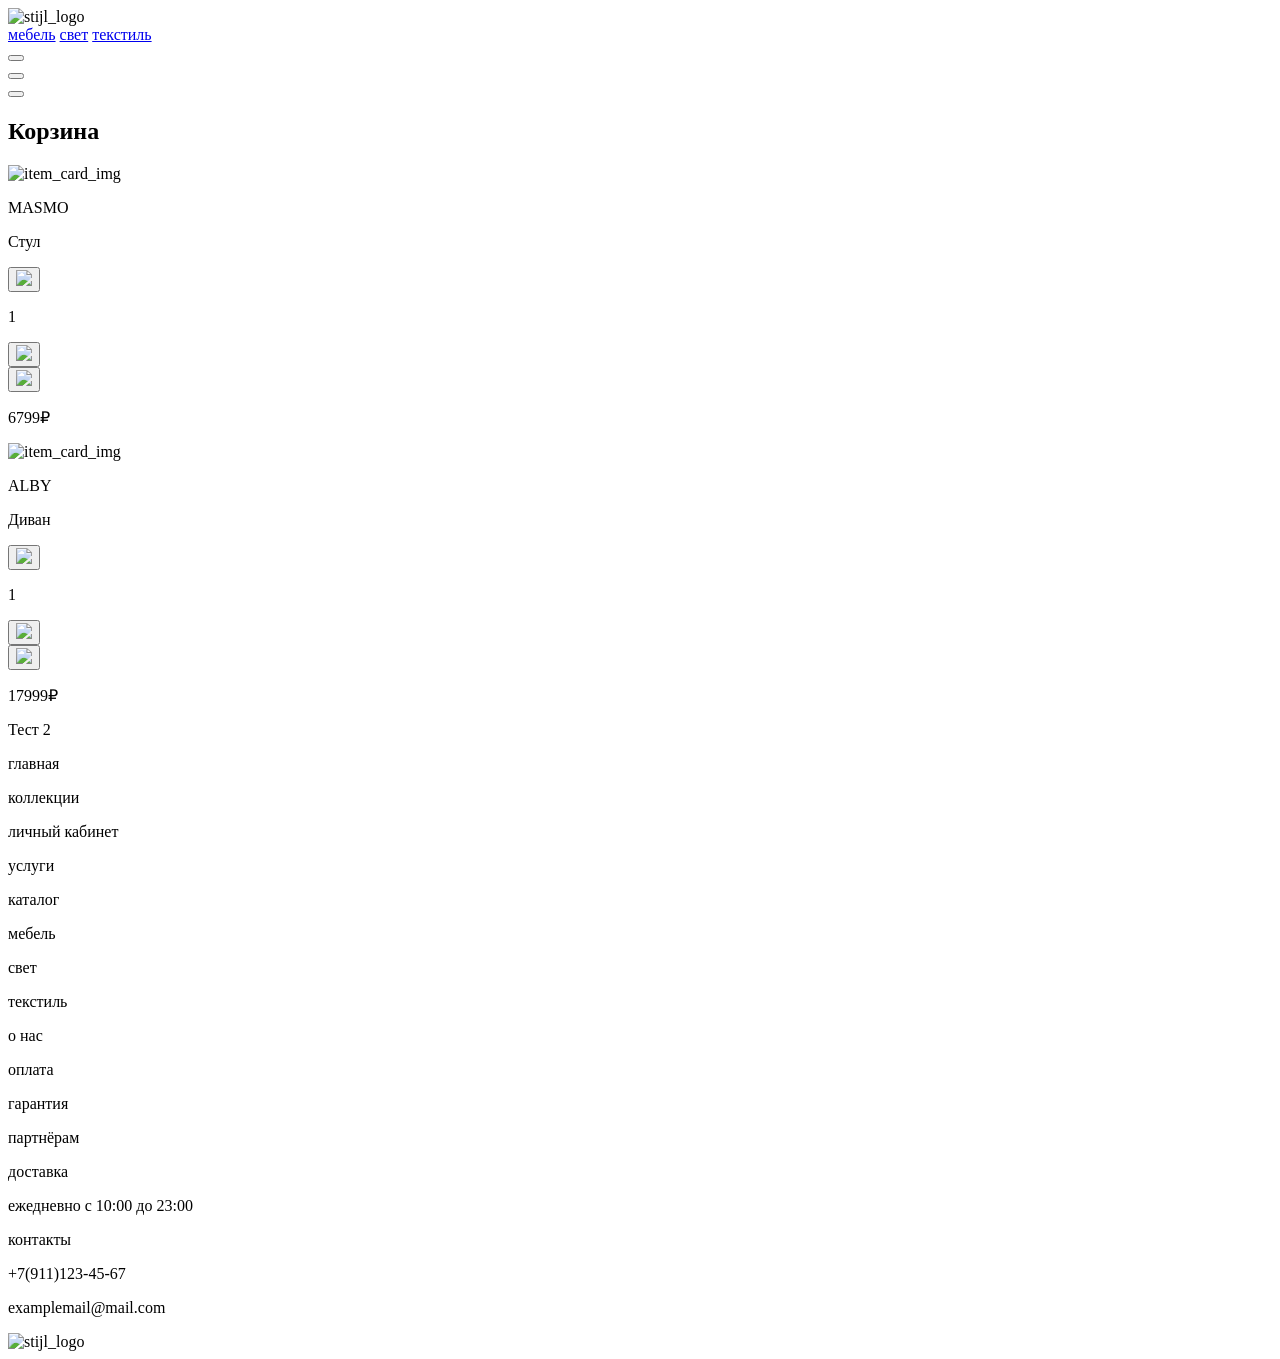
==== stijl_cart.html @ d404f3bf "Add files via upload" ====
<!DOCTYPE html>
<html>
    <head>
        <meta charset="utf-8">
        <meta http-equiv="X-UA-Compatible" charset="IE=edge">
        <meta name="viewport" content="width=device-width, initial-scale=1">

        <title>Корзина</title>
        <link rel="stylesheet" href="css/stijl_styles.css">
    </head>
    <body>
        <!-- Шапка страницы -->
        <header class="header">
            <!-- Контейнер Логотип + Каталог -->
            <div class="header_logo_catalogue">
                <!-- Логотип -->
                <div class="header_logo">
                    <img class="header_logo_img" src="img/stijl_logo.png" alt="stijl_logo">
                </div>
                <!-- Каталог -->
                <nav class="header_catalogue">
                    <a class="header_furniture font_b" href="#">мебель</a>
                    <a class="header_lights font_b" href="#">свет</a>
                    <a class="header_fabrics font_b" href="#">текстиль</a>
                </nav>
            </div>
            <!-- Контейнер иконок -->
            <div class="header_menu">
                <form action="#" method="get">
                    <button class="header_search_button" type="submit"></button>
                </form>
                <form action="stijl_cart.html" method="get">
                    <button class="header_cart_button" type="submit"></button>
                </form>
                <form action="#" method="get">
                    <button class="header_account_button" type="submit"></button>
                </form>
            </div>
        </header>
        <!-- Контейнер Содержимое корзины + Модуль оплаты -->
        <div class="cart_screen">
            <div class="cart_contents">
                <h2 class="cart_contents_title clr_black font_h1">Корзина</h2>
                <!-- Карточка товара Стул MASMO в корзине -->
                <div class="cart_item_card">
                    <!-- Фотография -->
                    <img class="cart_item_card_img" src="/img/item_cards/masmo_chair_img.png" alt="item_card_img">
                    <!-- Блок описания + Блок кнопок Добавить и Удалить -->
                    <div class="cart_item_card_contents">
                        <p class="item_card_brand font_t1">MASMO</p>
                        <p class="item_card_description font_b">Стул</p>
                        <!-- Блок кнопок Добавить и Удалить -->
                        <div class="cart_item_card_buttons">
                            <!-- Контейнер кнопок Добавить -->
                            <div class="cart_quantity_module">
                                <button class="substract_button" type="submit">
                                    <img class="substract_button_img" src="img/remove_icon.png">
                                </button>
                                <p class="font_btn_caps">1</p>
                                <button class="add_button" type="submit">
                                    <img class="add_button_img" src="img/add_icon.png">
                                </button>
                            </div>
                            <!-- Кнопка Удалить -->
                            <button class="delete_button" type="submit">
                                <img class="delete_button_img" src="img/delete_icon.png">
                            </button>
                        </div>
                    </div>
                    <!-- Цена -->
                    <p class="cart_item_card_pricetag font_t1">6799₽</p>
                </div>
                <!-- Карточка товара диван ALBY в корзине -->
                <div class="cart_item_card">
                    <!-- Фотография -->
                    <img class="cart_item_card_img" src="/img/item_cards/alby_sofa_img.png" alt="item_card_img">
                    <!-- Блок описания + Блок кнопок Добавить и Удалить -->
                    <div class="cart_item_card_contents">
                        <p class="item_card_brand font_t1">ALBY</p>
                        <p class="item_card_description font_b">Диван</p>
                        <!-- Блок кнопок Добавить и Удалить -->
                        <div class="cart_item_card_buttons">
                            <!-- Контейнер кнопок Добавить -->
                            <div class="cart_quantity_module">
                                <button class="substract_button" type="submit">
                                    <img class="substract_button_img" src="img/remove_icon.png">
                                </button>
                                <p class="font_btn_caps">1</p>
                                <button class="add_button" type="submit">
                                    <img class="add_button_img" src="img/add_icon.png">
                                </button>
                            </div>
                            <!-- Кнопка Удалить -->
                            <button class="delete_button" type="submit">
                                <img class="delete_button_img" src="img/delete_icon.png">
                            </button>
                        </div>
                    </div>
                    <!-- Цена -->
                    <p class="cart_item_card_pricetag font_t1">17999₽</p>
                </div>
            </div>
            <div class="cart_payment_module">
                <p> Тест 2</p>
            </div>
        </div>
        <div class="footer">
            <div class="footer_columns">
                <div class="footer_column">
                    <p class="clr_beige font_b footer_column_content">главная</p>
                    <p class="clr_beige font_b footer_column_content">коллекции</p>
                    <p class="clr_beige font_b footer_column_content">личный кабинет</p>
                    <p class="clr_beige font_b footer_column_content">услуги</p>
                </div>
                <div class="footer_column">
                    <p class="clr_beige font_b footer_column_content">каталог</p>
                    <p class="clr_beige font_b footer_column_content">мебель</p>
                    <p class="clr_beige font_b footer_column_content">свет</p>
                    <p class="clr_beige font_b footer_column_content">текстиль</p>
                </div>
                <div class="footer_column">
                    <p class="clr_beige font_b footer_column_content">о нас</p>
                    <p class="clr_beige font_b footer_column_content">оплата</p>
                    <p class="clr_beige font_b footer_column_content">гарантия</p>
                    <p class="clr_beige font_b footer_column_content">партнёрам</p>
                </div>
                <div class="footer_delivery_column">
                    <p class="clr_beige font_b footer_column_content">доставка</p>
                    <p class="clr_sand font_btn footer_column_content">ежедневно с 10:00 до 23:00</p>
                </div>
                <div class="footer_contacts_column">
                    <p class="clr_beige font_b footer_column_content">контакты</p>
                    <p class="clr_sand font_btn footer_column_content">+7(911)123-45-67</p>
                    <p class="clr_sand font_btn footer_column_content">examplemail@mail.com</p>
                </div>  
            </div>
            <div class="footer_logo">
                <img class="footer_logo_img" src="img/stijl._logo_light.png" alt="stijl_logo">
            </div>
        </div>
    </body>
</html>
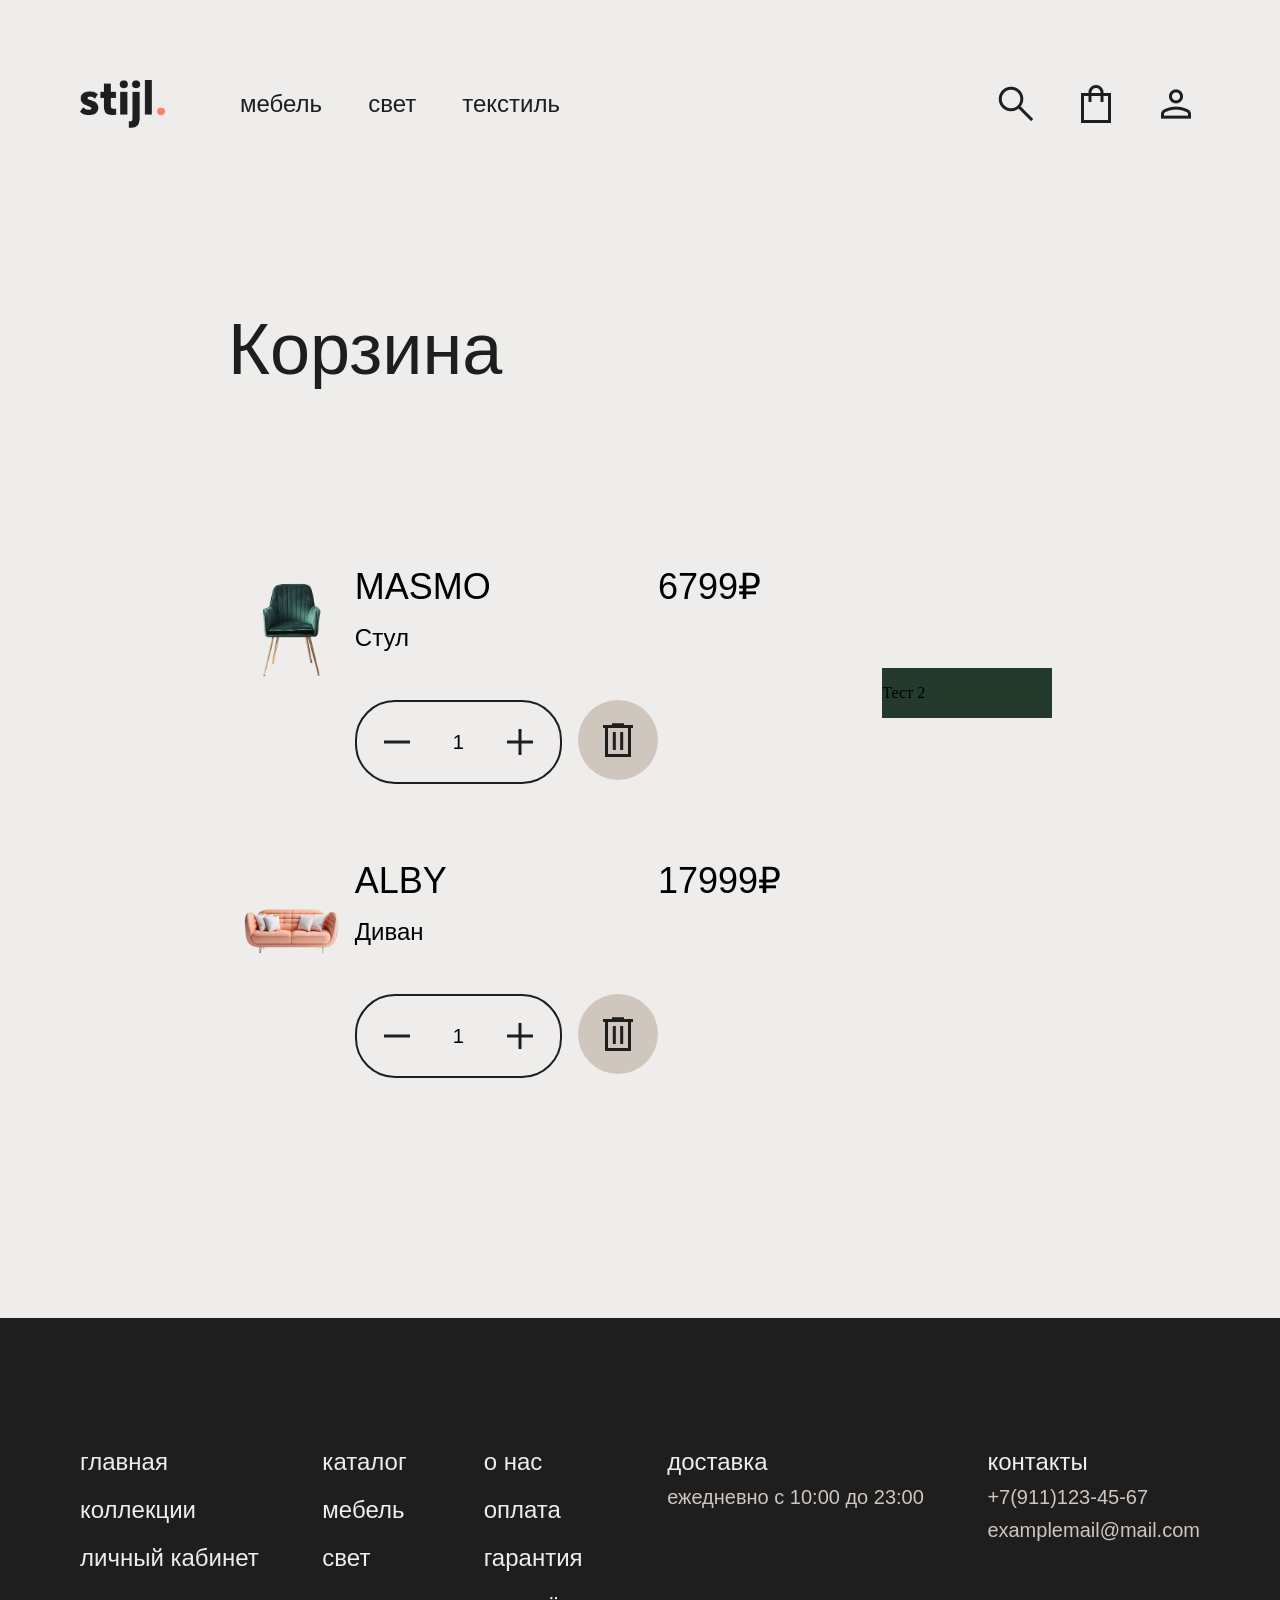
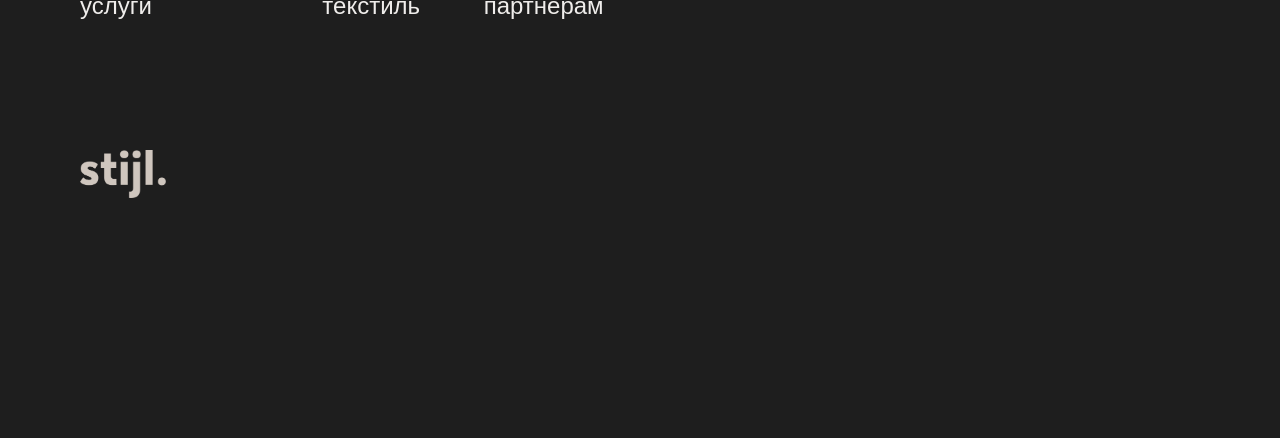
==== commit 7766797f: "Update stijl_cart.html" ====
--- a/stijl_cart.html
+++ b/stijl_cart.html
@@ -44,7 +44,7 @@
                 <!-- Карточка товара Стул MASMO в корзине -->
                 <div class="cart_item_card">
                     <!-- Фотография -->
-                    <img class="cart_item_card_img" src="/img/item_cards/masmo_chair_img.png" alt="item_card_img">
+                    <img class="cart_item_card_img" src="./img/item_cards/masmo_chair_img.png" alt="item_card_img">
                     <!-- Блок описания + Блок кнопок Добавить и Удалить -->
                     <div class="cart_item_card_contents">
                         <p class="item_card_brand font_t1">MASMO</p>
@@ -54,16 +54,16 @@
                             <!-- Контейнер кнопок Добавить -->
                             <div class="cart_quantity_module">
                                 <button class="substract_button" type="submit">
-                                    <img class="substract_button_img" src="img/remove_icon.png">
+                                    <img class="substract_button_img" src="./img/remove_icon.png">
                                 </button>
                                 <p class="font_btn_caps">1</p>
                                 <button class="add_button" type="submit">
-                                    <img class="add_button_img" src="img/add_icon.png">
+                                    <img class="add_button_img" src="./img/add_icon.png">
                                 </button>
                             </div>
                             <!-- Кнопка Удалить -->
                             <button class="delete_button" type="submit">
-                                <img class="delete_button_img" src="img/delete_icon.png">
+                                <img class="delete_button_img" src="./img/delete_icon.png">
                             </button>
                         </div>
                     </div>
@@ -73,7 +73,7 @@
                 <!-- Карточка товара диван ALBY в корзине -->
                 <div class="cart_item_card">
                     <!-- Фотография -->
-                    <img class="cart_item_card_img" src="/img/item_cards/alby_sofa_img.png" alt="item_card_img">
+                    <img class="cart_item_card_img" src="./img/item_cards/alby_sofa_img.png" alt="item_card_img">
                     <!-- Блок описания + Блок кнопок Добавить и Удалить -->
                     <div class="cart_item_card_contents">
                         <p class="item_card_brand font_t1">ALBY</p>
@@ -139,4 +139,4 @@
             </div>
         </div>
     </body>
-</html>+</html>
--- a/css/stijl_styles.css
+++ b/css/stijl_styles.css
@@ -0,0 +1,841 @@
+body
+{
+    height: 100%;
+    margin: 0px;
+    padding: 0px;
+    background-color: #EFEDEB;
+}
+html
+{
+    height: 100%;
+}
+
+/*Подключение локальных шрифтов*/
+@font-face {
+	font-family: "TildaSansWebExtraBold";
+	src: 
+		url("./fonts/tilda-sans_extra-bold-.woff2") format("woff2"),
+		url("./fonts/tilda-sans_extra-bold-.woff") format("woff");
+	font-weight: normal;
+	font-style: normal;
+}
+@font-face {
+	font-family: "TildaSansWebBold";
+	src: 
+		url("./fonts/tilda-sans_bold.woff2") format("woff2"),
+		url("./fonts/tilda-sans_bold.woff") format("woff");
+	font-weight: bold;
+	font-style: normal;
+}
+@font-face {
+	font-family: "TildaSansWebMedium";
+	src: 
+		url("./fonts/tilda-sans_medium.woff2") format("woff2"),
+		url("./fonts/tilda-sans_medium.woff") format("woff");
+	font-weight: normal;
+	font-style: normal;
+}
+
+/*UI-Kit Обозначение шрифтовых кеглей и начертаний*/
+.font_h0
+{
+    font-family: "TildaSansWebExtraBold", sans-serif;
+    font-weight: normal;
+    font-size: 128px;
+}
+.font_h1
+{
+    font-family: "TildaSansWebBold", sans-serif;
+    font-weight: normal;
+    font-size: 72px;
+}
+.font_h2
+{
+    font-family: "TildaSansWebBold", sans-serif;
+    font-weight: normal;
+    font-size: 48px;
+}
+.font_t1
+{
+    font-family: "TildaSansWebBold", sans-serif;
+    font-weight: normal;
+    font-size: 36px;
+    letter-spacing: 8%;
+}
+.font_b
+{
+    font-family: "TildaSansWebMedium", sans-serif;
+    font-weight: normal;
+    font-size: 24px;
+}
+.font_b_caps
+{
+    font-family: "TildaSansWebMedium", sans-serif;
+    font-weight: normal;
+    font-size: 24px;
+    letter-spacing: 8%;
+}
+.font_btn
+{
+    font-family: "TildaSansWebBold", sans-serif;
+    font-weight: normal;
+    font-size: 20px;
+}
+.font_btn_caps
+{
+    font-family: "TildaSansWebBold", sans-serif;
+    font-weight: normal;
+    font-size: 20px;
+    letter-spacing: 8%;
+}
+
+/*UI-Kit Обозначение цветовой палитры*/
+.clr_black
+{
+    color: #1E1E1E;
+}
+.clr_coral
+{
+    color: #FF7C6E;
+}
+.clr_pine
+{
+    color: #243A2D;
+}
+.clr_sand
+{
+    color: #CFC6BE;
+}
+.clr_beige
+{
+    color: #EFEDEB;
+}
+
+/*UI-Kit Обозначение кнопок*/
+.action_button
+{
+    height: 80px;
+
+    background-color: #1E1E1E;
+    border: 0px;
+    border-radius: 40px;
+
+    font-family: "TildaSansWebBold", sans-serif;
+    font-weight: normal;
+    font-size: 20px;
+    letter-spacing: 8%;
+    color: #EFEDEB;
+}
+.secondary_button
+{
+    height: 80px;
+
+    background-color: #EFEDEB;
+    border: 2px;
+    border-style: solid;
+    border-color: #1E1E1E;
+    border-radius: 40px;
+
+    font-family: "TildaSansWebBold", sans-serif;
+    font-weight: normal;
+    font-size: 20px;
+    letter-spacing: 8%;
+    color: #1E1E1E;
+}
+
+.null_margin
+{
+    margin: 0px;
+}
+
+/*СТАРТ*/
+
+/*Шапка страницы*/
+.header 
+{
+    display: flex;
+    flex-direction: row;
+    justify-content: space-between;
+    align-items: center;
+
+    height: 48px;
+    width: auto;
+
+    padding-top: 80px;
+    padding-left: 80px;
+    padding-right: 80px;
+
+    background-color: #EFEDEB;
+}
+.header_logo /*Контейнер с логотипом*/
+{
+    height: 48px;
+    width: auto;
+}
+.header_logo_img /*Логотип*/
+{
+    height: 100%;
+    width: auto;
+}
+.header_catalogue /*Контейнер с каталогом*/
+{
+    display: flex;
+    flex-direction: row;
+    justify-content: space-between;
+    align-items: center;
+    
+    height: 100%;
+    width: 320px;
+}
+.header_furniture /*Каталог Мебель*/
+{
+    color: #1E1E1E;
+    text-decoration: none;
+}
+.header_lights /*Каталог Свет*/
+{
+    color: #1E1E1E;
+    text-decoration: none;
+}
+.header_fabrics /*Каталог Текстиль*/
+{
+    color: #1E1E1E;
+    text-decoration: none;
+}
+.header_logo_catalogue /*Контейнер Лого + Каталог*/
+{
+    display: flex;
+    flex-direction: row;
+    justify-content: space-between;
+    align-items: flex-start;
+
+    height: 100%;
+    width: 480px;
+}
+.header_menu /*Контейнер иконок*/
+{
+    display: flex;
+    flex-direction: row;
+    justify-content: space-between;
+
+    height: 100%;
+}
+.header_search_button /*Иконка Поиск*/
+{
+    height: 48px;
+    width: 48px;
+
+    padding: 0px;
+    border: 0px;
+    margin-right: 16px;
+    background: url(/img/search_icon.png) center / 48px 48px no-repeat;
+}
+.header_cart_button /*Иконка Корзина*/
+{
+    height: 48px;
+    width: 48px;
+
+    padding: 0px;
+    border: 0px;
+    margin-right: 16px;
+    margin-left: 16px;
+    background: url(/img/cart_icon.png) center / 48px 48px no-repeat;
+}
+.header_account_button /*Иконка ЛК*/
+{
+    height: 48px;
+    width: 48px;
+
+    padding: 0px;
+    border: 0px;
+    margin-left: 16px;
+    background: url(/img/account_icon.png) center / 48px 48px no-repeat;
+}
+/*Hero-Block*/
+.hero_block
+{
+    display: flex;
+    flex-direction: row;
+    justify-content: space-between;
+    align-items: center;
+    
+    height: 952px;
+    width: auto;
+
+    padding-left: 80px;
+    padding-right: 80px;
+
+    background: linear-gradient(#EFEDEB, #CFC6BE);
+}
+.hero_img /*Контейнер изображения Hero-Block*/
+{
+    height: 100%;
+    width: 50%;
+
+    margin-right: 10px;
+}
+.hero_skogen_img /*Изображение Hero-Block*/
+{
+    height: 100%;
+    width: 100%;
+    object-fit: scale-down;
+}
+.hero_contents /*Контейнер описания и текст Hero-Block*/
+{
+    display: flex;
+    flex-direction: column;
+    justify-content: center;
+    align-items: flex-start; 
+
+    height: 100%;
+    width: 50%;
+
+    margin-left: 10px;
+}
+.hero_headline /*Заголовок Hero-Block*/
+{
+    margin: 0px;
+}
+.hero_description /*Описание Hero-Block*/
+{
+    width: 25%;
+    
+    margin-top: 60px;
+    margin-bottom: 0px;
+}
+.hero_pricetag /*Ценник Hero-Block*/
+{
+    width: 50%;
+
+    margin-top: 100px;
+    margin-bottom: 0px;
+
+    font-family: "TildaSansWebBold", sans-serif;
+    font-weight: normal;
+    font-size: 48px;
+    letter-spacing: 8%;
+}
+.hero_button /*Кнопка в каталог Hero-Block*/
+{
+    width: 25%;
+
+    margin-top: 60px;
+    margin-bottom: 0px;
+}
+/*Заголовок каруселли новинок*/
+.recents_headline
+{
+    display: flex;
+    flex-direction: row;
+    justify-content: center;
+    align-items: center;
+    
+    height: 48px;
+    width: auto;
+
+    padding-left: 80px;
+    padding-right: 80px;
+    padding-top: 180px;
+    padding-bottom: 100px;
+
+}
+.recents /*Контейнер карусели новинок*/
+{
+    display: flex;
+    flex-direction: row;
+    justify-content: space-between;
+    align-items: center;
+    
+    height: 720px;
+    width: auto;
+
+    padding-left: 80px;
+    padding-right: 80px;
+}
+/*Карточка товара*/
+.item_card 
+{
+    display: flex;
+    flex-direction: column;
+    justify-content: space-between;
+    align-items: flex-start;
+    
+    height: 100%;
+    width: 348px;
+}
+.item_card_img /*Фото карточки товара*/
+{
+    height: auto;
+    width: 100%;
+}
+.item_card_info /*Контейнер информации карточки товара*/
+{
+    width: 100%;
+    
+    display: flex;
+    flex-direction: column;
+    justify-content: space-between;
+    align-items: flex-start;
+}
+.item_card_brand /*Бренд карточки товара*/
+{
+    margin-top: 0px;
+    margin-bottom: 16px;
+}
+.item_card_description /*Описание карточки товара*/
+{
+    margin-top: 0px;
+    margin-bottom: 24px;
+}
+.item_card_pricetag /*Ценник карточки товара*/
+{
+    margin: 0px;
+}
+.item_card_buttons /*Контейнер кнопок картчоки товара*/
+{
+    width: 100%;
+    
+    display: flex;
+    flex-direction: row;
+    align-items: flex-start;
+}
+.cart_button /*Кнопка В корзину карточки товара*/
+{
+    display: inline-flex;
+    align-items: center;
+    justify-content: center;
+    
+    height: 80px;
+    width: 80px;
+
+    border-radius: 40px;
+    border: 0px;
+
+    padding: 16px;
+    border: 0px;
+    margin: 0px;
+
+    background-color: #1E1E1E;
+}
+.cart_button_img /*Иконка кнопки В корзину карточки товара*/
+{
+    width: 48px;
+    height: 48px;
+}
+.like_button /*Кнопка Понравилось карточки товара*/
+{
+    display: inline-flex;
+    align-items: center;
+    justify-content: center;
+    
+    height: 80px;
+    width: 80px;
+
+    padding: 16px;
+    border: 0px;
+    margin: 0px;
+
+    background-color: #EFEDEB;
+}
+.like_button_img /*Иконка кнопки Понравилось карточки товара*/
+{
+    width: 48px;
+    height: 48px;
+}
+.button_left /*Кнопка карусель влево*/
+{
+    height: 48px;
+    width: 48px;
+
+    padding: 0px;
+    border: 0px;
+    margin: 0px;
+    background: url(/img/left_arrow_icon.png) center / 48px 48px no-repeat;
+}
+.button_right /*Кнопка карусель вправо*/
+{
+    height: 48px;
+    width: 48px;
+
+    padding: 0px;
+    border: 0px;
+    margin: 0px;
+    background: url(/img/right_arrow_icon.png) center / 48px 48px no-repeat;
+}
+/* Блок Коллекций */
+.collections_block
+{
+    display: flex;
+    flex-direction: row;
+    justify-content: space-between;
+    align-content: center;
+
+    width: auto;
+    height: 640px;
+
+    padding-top: 240px;
+    padding-left: 80px;
+    padding-right: 80px;
+}
+.collections_img
+{
+    width: 50%;
+    height: 100%;
+
+    margin-right: 10px;
+}
+.collections_2025_img
+{
+    width: 100%;
+    height: 100%;
+    object-fit: scale-down;
+}
+.collections_contents
+{
+    display: flex;
+    flex-direction: column;
+    justify-content: center;
+    align-content: center;
+
+    height: 100%;
+    width: 40%;
+
+    margin-left: 10px;
+}
+.collections_header
+{
+    margin-top: 0px;
+    margin-bottom: 40px;
+}
+.collections_title
+{
+    margin-top: 0px;
+    margin-bottom: 100px;
+}
+.collections_description
+{
+    width: 50%;
+
+    margin-top: 0px;
+    margin-bottom: 100px;
+}
+.collections_button
+{
+    width: 50%;
+    
+    margin: 0px;
+}
+.popular_contents
+{
+    display: flex;
+    flex-direction: row;
+    justify-content: space-between;
+    align-items: center;
+
+    height: 48px;
+    width: auto;
+    
+    padding-top: 180px;
+    padding-left: 180px;
+    padding-right: 180px;
+    padding-bottom: 100px;
+}
+.popular_catalogue
+{
+    display: flex;
+    flex-direction: row;
+    justify-content: space-between;
+    align-items: center;
+
+    height: 100%;
+    width: 320px;
+
+}
+.popular
+{
+    display: flex;
+    flex-direction: row;
+    justify-content: space-between;
+    align-items: center;
+    
+    height: 720px;
+    width: auto;
+
+    padding-left: 180px;
+    padding-right: 180px;
+}
+.popular_button_container
+{
+    display: flex;
+    flex-direction: row;
+    justify-content: center;
+    align-items: center;
+}
+.popular_button
+{
+    width: 15%;
+    
+    margin-top: 120px;
+}
+.footer
+{
+    margin-top: 240px;
+    padding-top: 120px;
+    padding-left: 80px;
+    padding-right: 80px;
+    padding-bottom: 240px;
+    background-color: #1E1E1E;
+}
+.footer_columns
+{
+    display: flex;
+    flex-direction: row;
+    align-items: flex-start;
+    justify-content: space-between;
+    
+}
+.footer_column_content
+{
+    margin-top: 10px;
+    margin-bottom: 10px;
+}
+.footer_column
+{
+    display: flex;
+    flex-direction: column;
+    align-items: flex-start;
+    justify-content: space-between;
+}
+.footer_logo
+{
+    height: 48px;
+    width: auto;
+
+    margin-top: 120px;
+}
+.footer_logo_img
+{
+    height: 100%;
+    width: auto;
+}
+.cart_screen
+{
+    display: flex;
+    flex-direction: row;
+    align-items: center;
+
+    margin-top: 180px;
+
+    padding-left: 228px;
+    padding-right: 228px;
+}
+.cart_contents
+{
+    display: flex;
+    flex-direction: column;
+    align-items: flex-start;
+
+    margin-right: 80px;
+
+    width: 60%;
+    height: auto;
+}
+.cart_payment_module
+{
+    display: flex;
+    flex-direction: column;
+    align-items: flex-start;
+
+    background-color: #243A2D;
+
+    margin-left: 80px;
+
+    width: 40%;
+    height: auto;
+}
+.cart_contents_title
+{
+    margin: 0px;
+    margin-bottom: 100px;
+}
+.cart_item_card
+{
+    width: 100%;
+    height: auto;
+
+    margin-top: 60px;
+    
+    display: flex;
+    flex-direction: row;
+    align-items: flex-start;
+    justify-content: space-between;
+}
+.cart_item_card_img
+{
+    height: 160px;
+    width: auto;
+}
+.cart_item_card_contents
+{
+    display: flex;
+    flex-direction: column;
+    align-items: flex-start;
+    justify-content: space-between;
+
+    margin-top: 16px;
+}
+.cart_item_card_pricetag
+{
+    margin-top: 16px;
+}
+.delete_button
+{
+    display: inline-flex;
+    align-items: center;
+    justify-content: center;
+    
+    height: 80px;
+    width: 80px;
+
+    border-radius: 40px;
+    border: 0px;
+
+    padding: 16px;
+    border: 0px;
+    margin: 0px;
+    margin-left: 16px;
+
+    background-color: #CFC6BE;
+}
+.delete_button_img
+{
+    width: 48px;
+    height: 48px;
+}
+.cart_item_card_buttons
+{
+    margin-top: 24px;
+
+    display: flex;
+    flex-direction: row;
+    align-items: flex-start;
+}
+.cart_quantity_module
+{
+    display: flex;
+    flex-direction: row;
+    align-items: center;
+    justify-content: space-between;
+    
+    height: 80px;
+    width: auto;
+
+    background-color: #EFEDEB;
+    border: 2px;
+    border-style: solid;
+    border-color: #1E1E1E;
+    border-radius: 40px;
+}
+.substract_button
+{
+    display: inline-flex;
+    align-items: center;
+    justify-content: center;
+    
+    height: 48px;
+    width: 48px;
+
+    border-radius: 40px;
+    border: 0px;
+
+    padding: 16px;
+    border: 0px;
+    margin-left: 16px;
+    margin-right: 32px;
+
+    background-color: #EFEDEB
+}
+.substract_button_img
+{
+    width: 48px;
+    height: 48px;
+}
+.add_button
+{
+    display: inline-flex;
+    align-items: center;
+    justify-content: center;
+    
+    height: 48px;
+    width: 48px;
+
+    border-radius: 40px;
+    border: 0px;
+
+    padding: 16px;
+    border: 0px;
+    margin-left: 32px;
+    margin-right: 16px;
+
+    background-color: #EFEDEB
+}
+.add_button_img
+{
+    width: 48px;
+    height: 48px;
+}
+.item_page_screen
+{
+    display: grid;
+    grid-template-columns: 50% 25% 25%;
+    grid-template-areas: "photo contents description";
+
+    margin-top: 180px;
+    padding-left: 80px;
+    padding-right: 80px;
+}
+.item_page_photo
+{
+    grid-area: photo;
+    display: flex;
+
+    height: auto;
+    width: 100%;
+}
+.item_page_contents
+{
+    grid-area: contents;
+    display: flex;
+    flex-direction: column;
+    justify-content: flex-start;
+    align-items: flex-start;
+
+    height: auto;
+    width: 100%;
+}
+.item_page_name
+{
+    margin-top: 16px;
+}
+.item_page_pricetag
+{
+    margin-top: 200px;
+}
+.item_page_description
+{
+    grid-area: description;
+}
+.item_page_description_text
+{
+    width: 50%;
+}
+.item_page_button
+{
+    width: 50%;
+    margin-top: 30px;
+}
+.item_page_img
+{
+    width: 100%;
+    height: auto;
+}
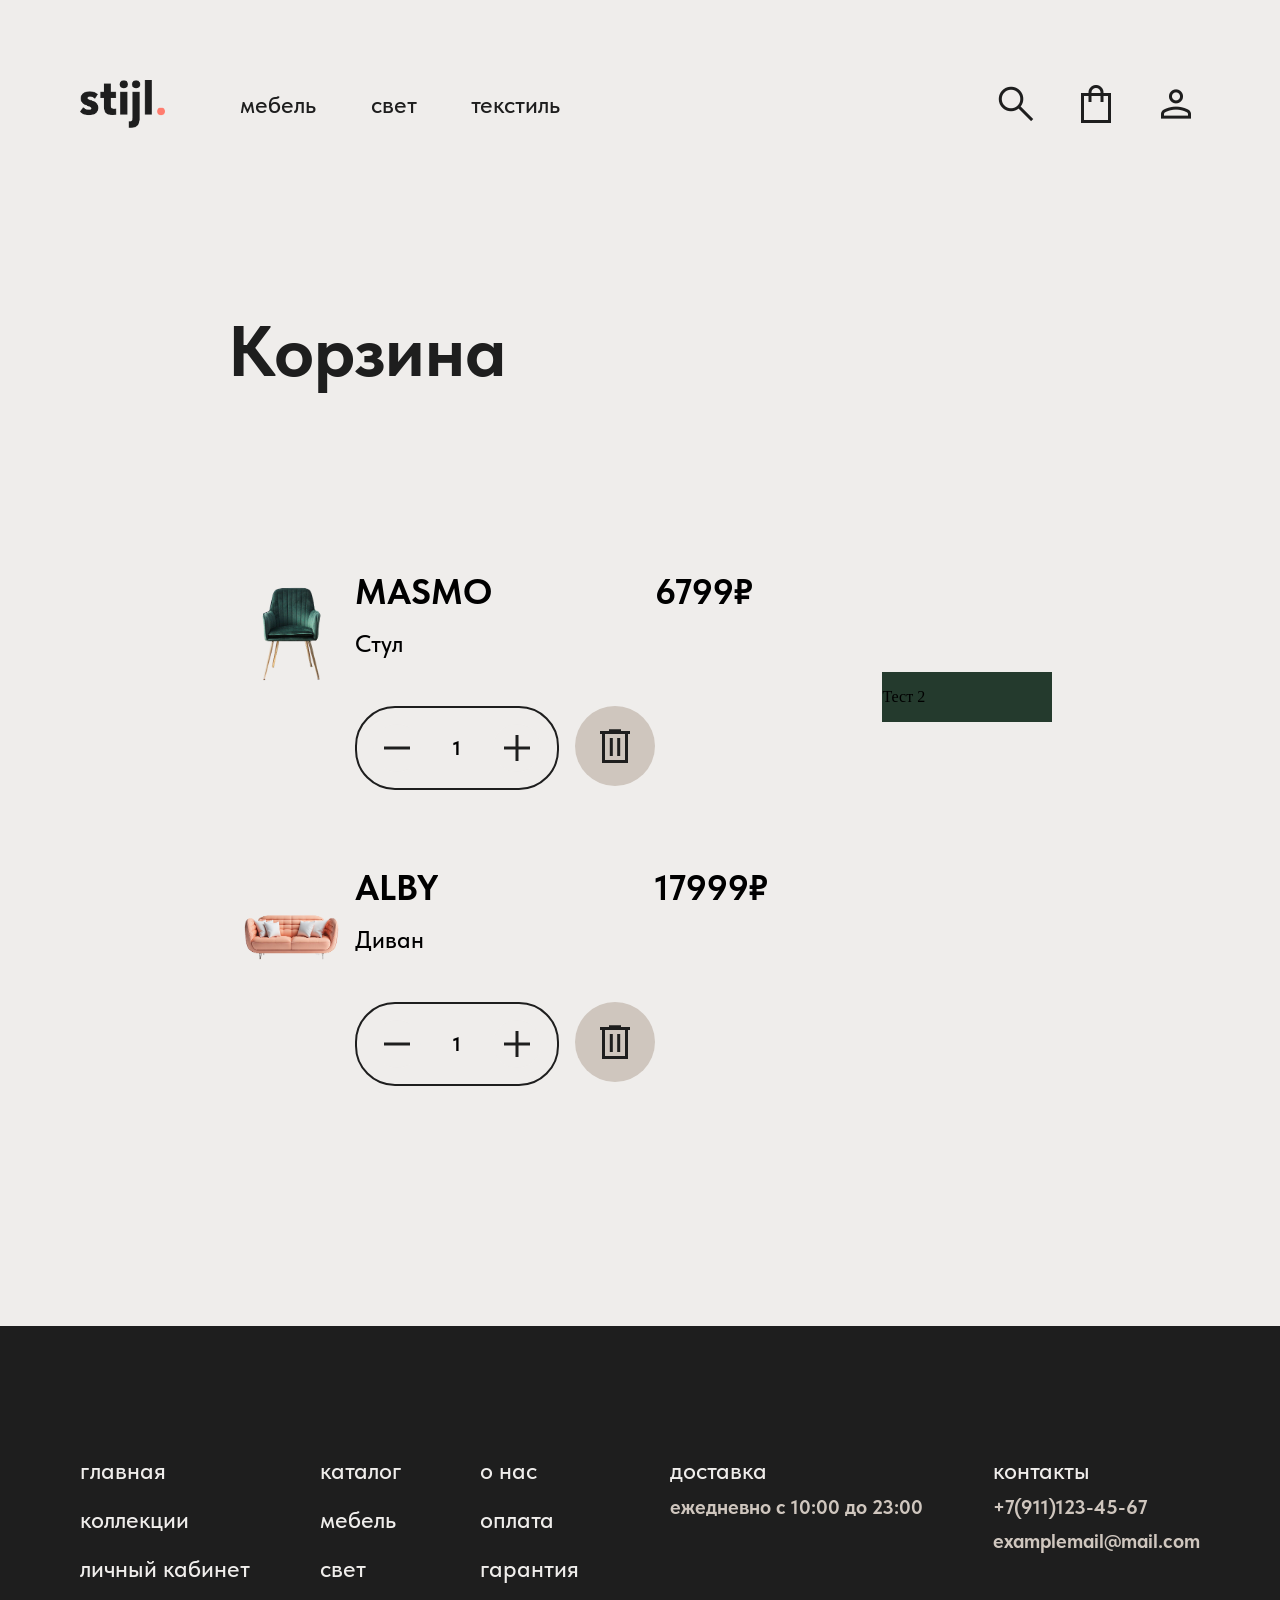
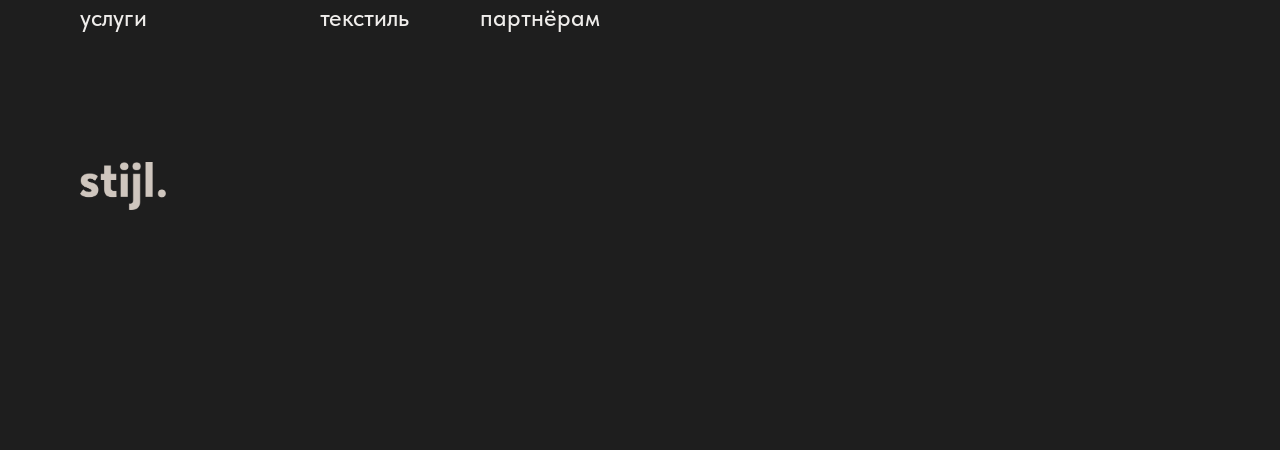
==== commit d2f1c84a: "Add files via upload" ====
--- a/stijl_cart.html
+++ b/stijl_cart.html
@@ -6,7 +6,7 @@
         <meta name="viewport" content="width=device-width, initial-scale=1">
 
         <title>Корзина</title>
-        <link rel="stylesheet" href="css/stijl_styles.css">
+        <link rel="stylesheet" href="./css/stijl_styles.css">
     </head>
     <body>
         <!-- Шапка страницы -->
@@ -83,16 +83,16 @@
                             <!-- Контейнер кнопок Добавить -->
                             <div class="cart_quantity_module">
                                 <button class="substract_button" type="submit">
-                                    <img class="substract_button_img" src="img/remove_icon.png">
+                                    <img class="substract_button_img" src="./img/remove_icon.png">
                                 </button>
                                 <p class="font_btn_caps">1</p>
                                 <button class="add_button" type="submit">
-                                    <img class="add_button_img" src="img/add_icon.png">
+                                    <img class="add_button_img" src="./img/add_icon.png">
                                 </button>
                             </div>
                             <!-- Кнопка Удалить -->
                             <button class="delete_button" type="submit">
-                                <img class="delete_button_img" src="img/delete_icon.png">
+                                <img class="delete_button_img" src="./img/delete_icon.png">
                             </button>
                         </div>
                     </div>
@@ -135,8 +135,8 @@
                 </div>  
             </div>
             <div class="footer_logo">
-                <img class="footer_logo_img" src="img/stijl._logo_light.png" alt="stijl_logo">
+                <img class="footer_logo_img" src="./img/stijl._logo_light.png" alt="stijl_logo">
             </div>
         </div>
     </body>
-</html>
+</html>
--- a/css/stijl_styles.css
+++ b/css/stijl_styles.css
@@ -14,24 +14,24 @@
 @font-face {
 	font-family: "TildaSansWebExtraBold";
 	src: 
-		url("./fonts/tilda-sans_extra-bold-.woff2") format("woff2"),
-		url("./fonts/tilda-sans_extra-bold-.woff") format("woff");
+		url("../fonts/tilda-sans_extra-bold-.woff2") format("woff2"),
+		url("../fonts/tilda-sans_extra-bold-.woff") format("woff");
 	font-weight: normal;
 	font-style: normal;
 }
 @font-face {
 	font-family: "TildaSansWebBold";
 	src: 
-		url("./fonts/tilda-sans_bold.woff2") format("woff2"),
-		url("./fonts/tilda-sans_bold.woff") format("woff");
+		url("../fonts/tilda-sans_bold.woff2") format("woff2"),
+		url("../fonts/tilda-sans_bold.woff") format("woff");
 	font-weight: bold;
 	font-style: normal;
 }
 @font-face {
 	font-family: "TildaSansWebMedium";
 	src: 
-		url("./fonts/tilda-sans_medium.woff2") format("woff2"),
-		url("./fonts/tilda-sans_medium.woff") format("woff");
+		url("../fonts/tilda-sans_medium.woff2") format("woff2"),
+		url("../fonts/tilda-sans_medium.woff") format("woff");
 	font-weight: normal;
 	font-style: normal;
 }
@@ -228,7 +228,7 @@
     padding: 0px;
     border: 0px;
     margin-right: 16px;
-    background: url(/img/search_icon.png) center / 48px 48px no-repeat;
+    background: url(../img/search_icon.png) center / 48px 48px no-repeat;
 }
 .header_cart_button /*Иконка Корзина*/
 {
@@ -239,7 +239,7 @@
     border: 0px;
     margin-right: 16px;
     margin-left: 16px;
-    background: url(/img/cart_icon.png) center / 48px 48px no-repeat;
+    background: url(../img/cart_icon.png) center / 48px 48px no-repeat;
 }
 .header_account_button /*Иконка ЛК*/
 {
@@ -249,7 +249,7 @@
     padding: 0px;
     border: 0px;
     margin-left: 16px;
-    background: url(/img/account_icon.png) center / 48px 48px no-repeat;
+    background: url(../img/account_icon.png) center / 48px 48px no-repeat;
 }
 /*Hero-Block*/
 .hero_block
@@ -450,7 +450,7 @@
     padding: 0px;
     border: 0px;
     margin: 0px;
-    background: url(/img/left_arrow_icon.png) center / 48px 48px no-repeat;
+    background: url(../img/left_arrow_icon.png) center / 48px 48px no-repeat;
 }
 .button_right /*Кнопка карусель вправо*/
 {
@@ -460,7 +460,7 @@
     padding: 0px;
     border: 0px;
     margin: 0px;
-    background: url(/img/right_arrow_icon.png) center / 48px 48px no-repeat;
+    background: url(../img/right_arrow_icon.png) center / 48px 48px no-repeat;
 }
 /* Блок Коллекций */
 .collections_block
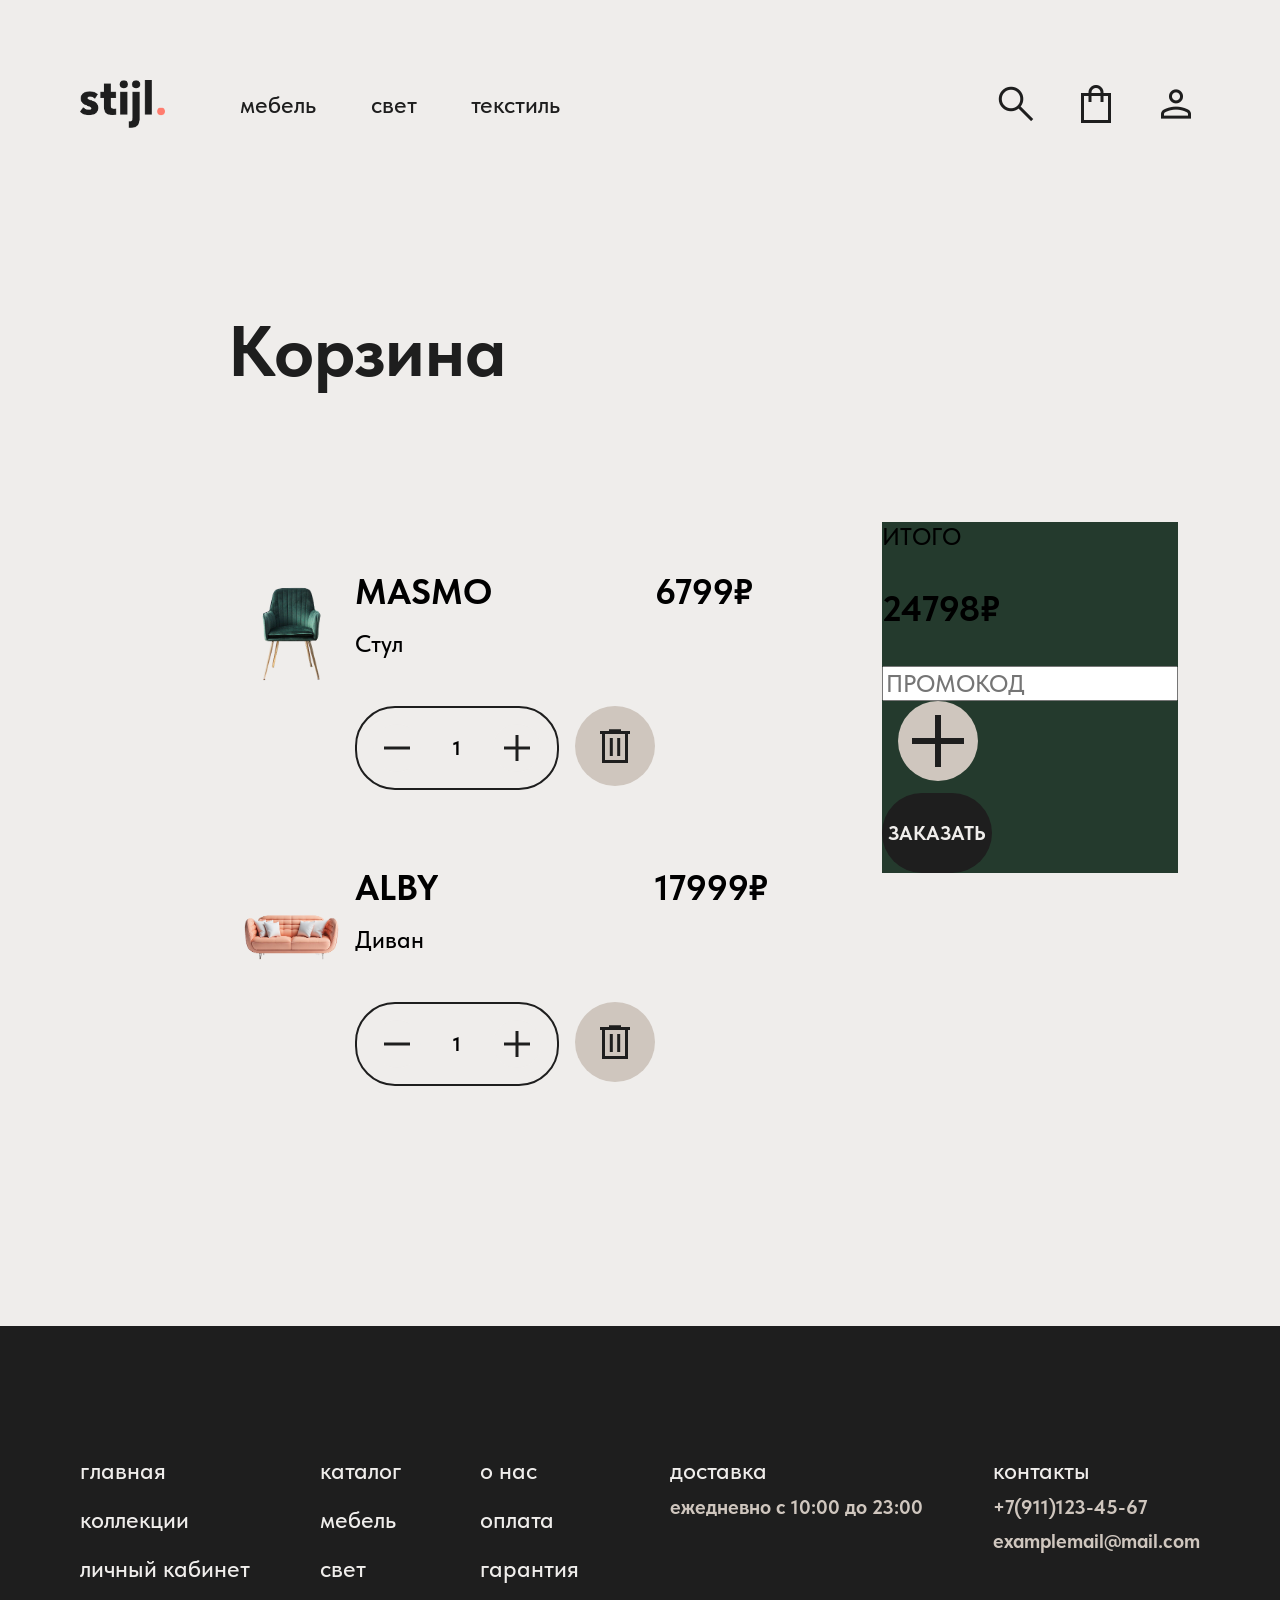
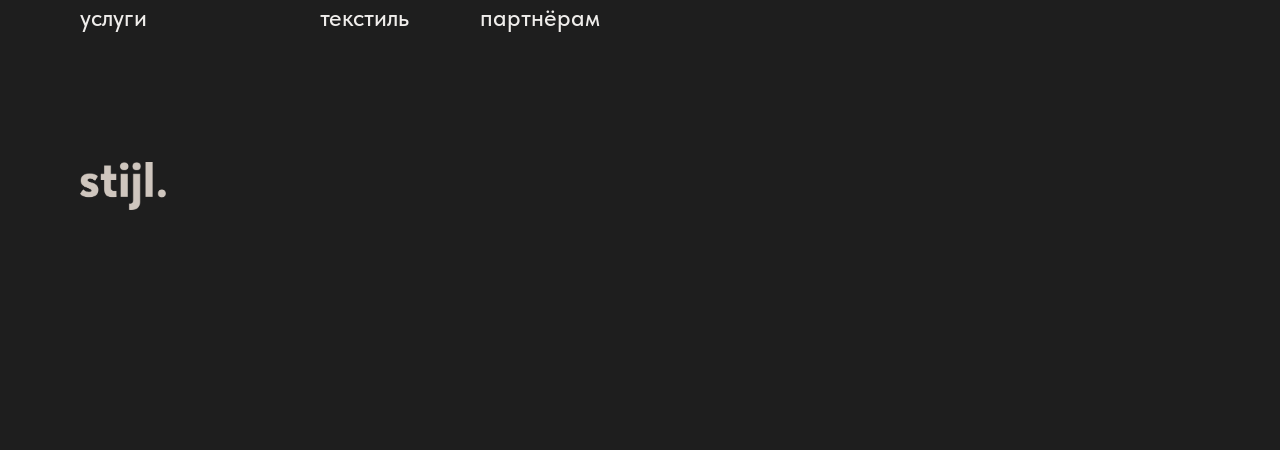
==== commit 9be85945: "Add files via upload" ====
--- a/stijl_cart.html
+++ b/stijl_cart.html
@@ -101,7 +101,15 @@
                 </div>
             </div>
             <div class="cart_payment_module">
-                <p> Тест 2</p>
+                <h2 class="total_title font_b_caps null_margin">ИТОГО</h2>
+                <p class="total_pricetag font_t1">24798₽</p>
+                <div class="promocode_module">
+                    <input class="promocode_input font_b_caps" type="text" name="promocode" placeholder="ПРОМОКОД">
+                    <button class="delete_button" type="submit">
+                        <img class="promocode_button_img" src="./img/add_icon.png">
+                    </button>
+                </div>
+                <button class="order_button action_button">ЗАКАЗАТЬ</button>
             </div>
         </div>
         <div class="footer">
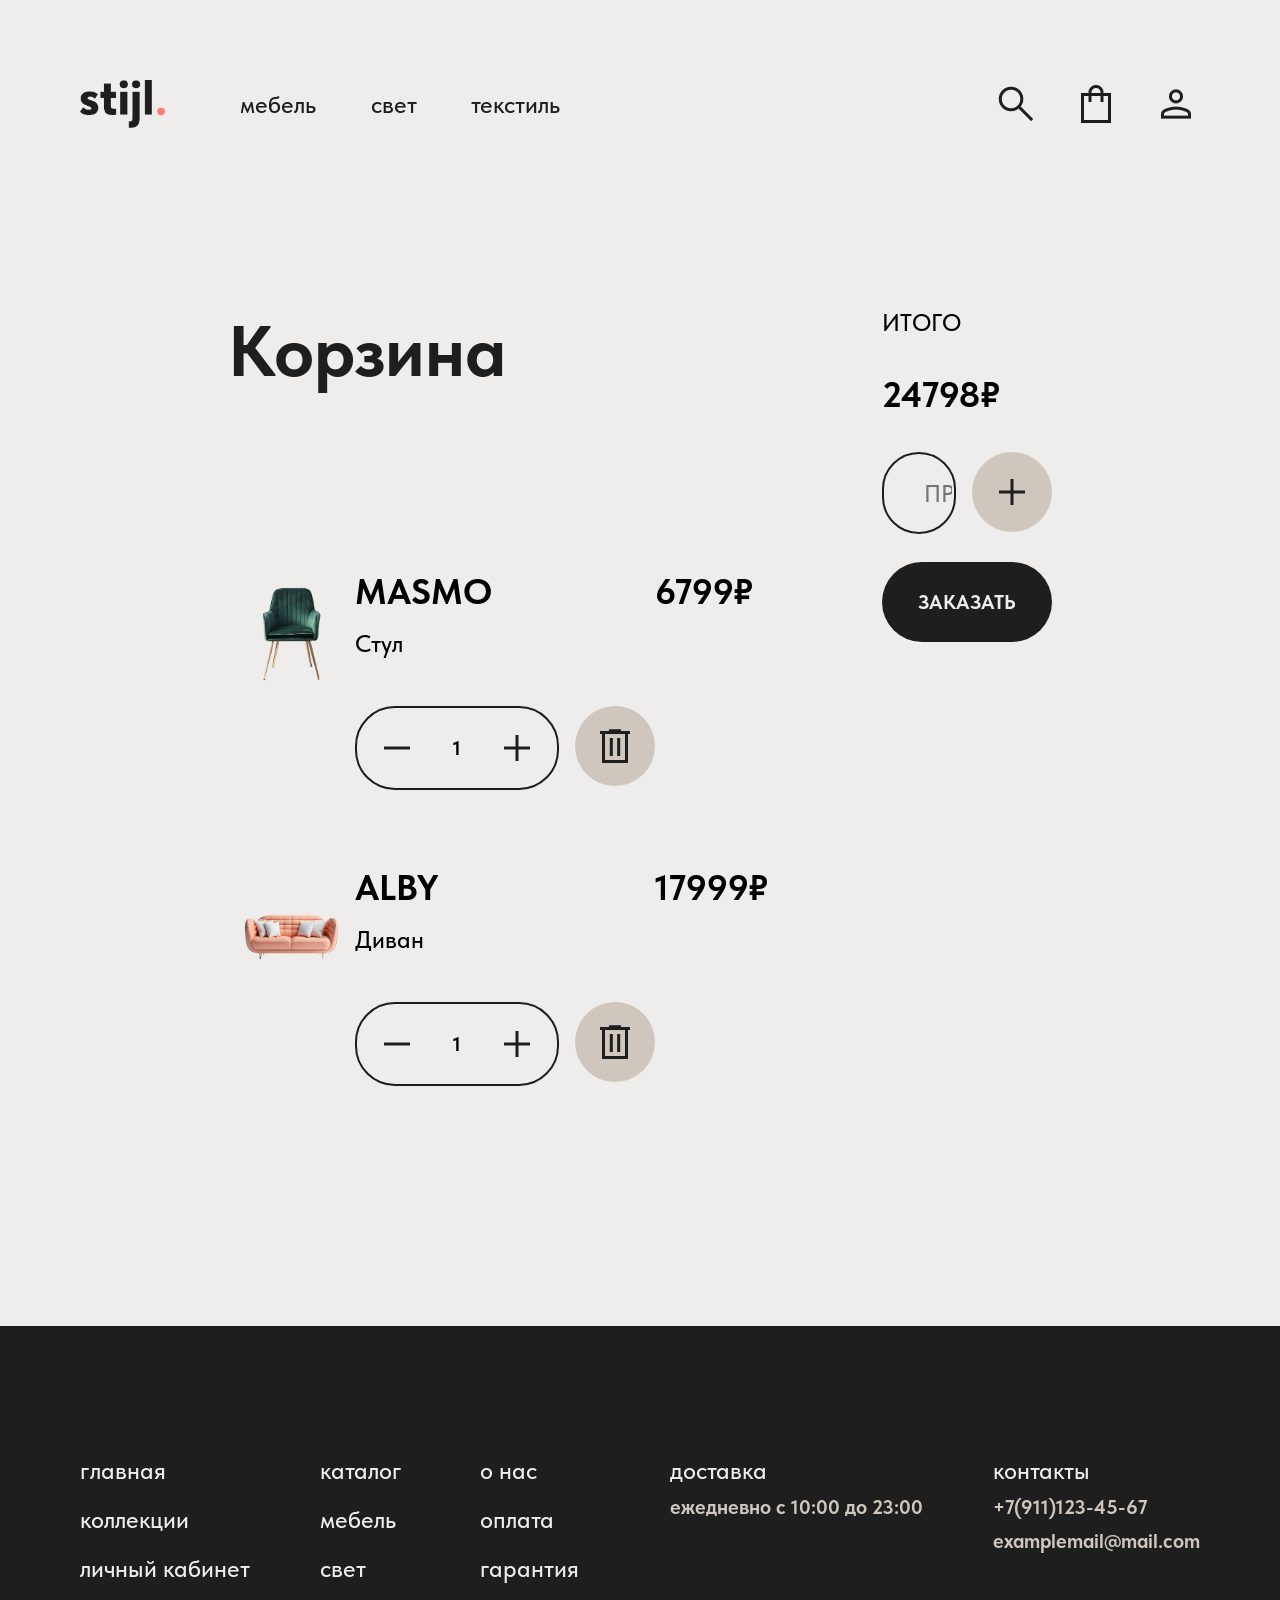
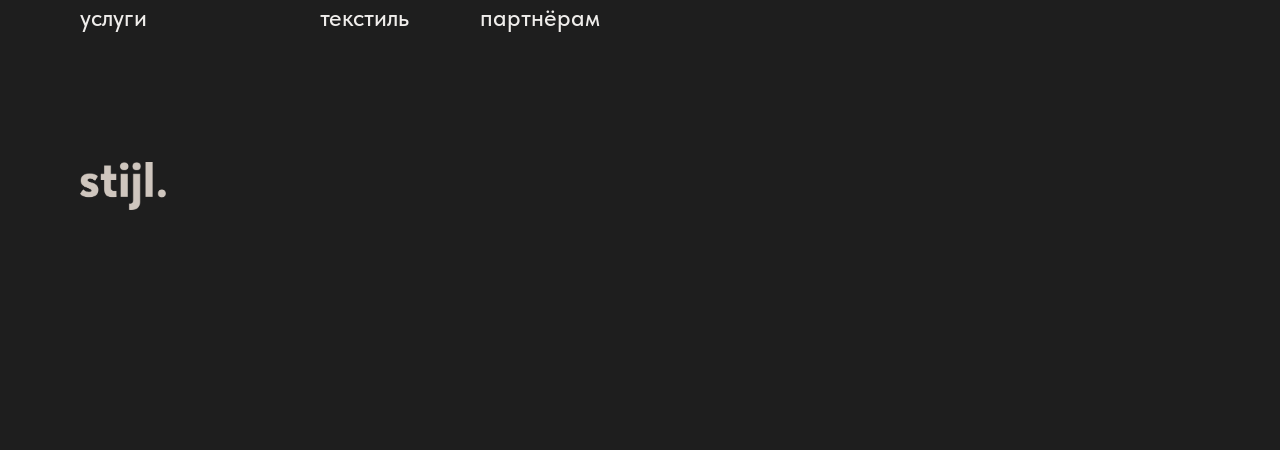
==== commit d149ebc3: "Add files via upload" ====
--- a/stijl_cart.html
+++ b/stijl_cart.html
@@ -14,9 +14,11 @@
             <!-- Контейнер Логотип + Каталог -->
             <div class="header_logo_catalogue">
                 <!-- Логотип -->
-                <div class="header_logo">
-                    <img class="header_logo_img" src="img/stijl_logo.png" alt="stijl_logo">
-                </div>
+                <a href="index.html">
+                    <div class="header_logo">                   
+                        <img class="header_logo_img" src="./img/stijl_logo.png" alt="stijl_logo">
+                    </div>
+                </a>
                 <!-- Каталог -->
                 <nav class="header_catalogue">
                     <a class="header_furniture font_b" href="#">мебель</a>
--- a/css/stijl_styles.css
+++ b/css/stijl_styles.css
@@ -125,6 +125,12 @@
     font-size: 20px;
     letter-spacing: 8%;
     color: #EFEDEB;
+
+    transition: 0.3s;
+}
+.action_button:hover
+{
+    background-color: #FF7C6E;
 }
 .secondary_button
 {
@@ -141,8 +147,14 @@
     font-size: 20px;
     letter-spacing: 8%;
     color: #1E1E1E;
-}
-
+
+    transition: 0.3s;
+}
+.secondary_button:hover
+{
+    background-color: #1E1E1E;
+    color: #EFEDEB;
+}
 .null_margin
 {
     margin: 0px;
@@ -229,6 +241,13 @@
     border: 0px;
     margin-right: 16px;
     background: url(../img/search_icon.png) center / 48px 48px no-repeat;
+
+    transition: 0.3s;
+}
+.header_search_button:hover
+{
+    transform: scale(1.1);
+    opacity: 50%;
 }
 .header_cart_button /*Иконка Корзина*/
 {
@@ -240,6 +259,13 @@
     margin-right: 16px;
     margin-left: 16px;
     background: url(../img/cart_icon.png) center / 48px 48px no-repeat;
+
+    transition: 0.3s;
+}
+.header_cart_button:hover
+{
+    transform: scale(1.1);
+    opacity: 50%;
 }
 .header_account_button /*Иконка ЛК*/
 {
@@ -250,6 +276,13 @@
     border: 0px;
     margin-left: 16px;
     background: url(../img/account_icon.png) center / 48px 48px no-repeat;
+
+    transition: 0.3s;
+}
+.header_account_button:hover
+{
+    transform: scale(1.1);
+    opacity: 50%;
 }
 /*Hero-Block*/
 .hero_block
@@ -416,6 +449,12 @@
     margin: 0px;
 
     background-color: #1E1E1E;
+
+    transition: 0.3s;
+}
+.cart_button:hover
+{
+    background-color: #FF7C6E;
 }
 .cart_button_img /*Иконка кнопки В корзину карточки товара*/
 {
@@ -451,6 +490,13 @@
     border: 0px;
     margin: 0px;
     background: url(../img/left_arrow_icon.png) center / 48px 48px no-repeat;
+
+    transition: 0.3s;
+}
+.button_left:hover
+{
+    transform: scale(1.1);
+    opacity: 50%;
 }
 .button_right /*Кнопка карусель вправо*/
 {
@@ -461,6 +507,13 @@
     border: 0px;
     margin: 0px;
     background: url(../img/right_arrow_icon.png) center / 48px 48px no-repeat;
+
+    transition: 0.3s;
+}
+.button_right:hover
+{
+    transform: scale(1.1);
+    opacity: 50%;
 }
 /* Блок Коллекций */
 .collections_block
@@ -622,7 +675,7 @@
 {
     display: flex;
     flex-direction: row;
-    align-items: center;
+    align-items: flex-start;
 
     margin-top: 180px;
 
@@ -646,8 +699,6 @@
     flex-direction: column;
     align-items: flex-start;
 
-    background-color: #243A2D;
-
     margin-left: 80px;
 
     width: 40%;
@@ -706,6 +757,16 @@
     margin-left: 16px;
 
     background-color: #CFC6BE;
+
+    transition: 0.3s;
+}
+.delete_button:hover
+{
+    background-color: #EFEDEB;
+    border: 2px;
+    border-style: solid;
+    border-color: #1E1E1E;
+    border-radius: 50%;
 }
 .delete_button_img
 {
@@ -753,7 +814,14 @@
     margin-left: 16px;
     margin-right: 32px;
 
-    background-color: #EFEDEB
+    background-color: #EFEDEB;
+
+    transition: 0.3s;
+}
+.substract_button:hover
+{
+    opacity: 50%;
+    transform: scale(1.1);
 }
 .substract_button_img
 {
@@ -777,7 +845,14 @@
     margin-left: 32px;
     margin-right: 16px;
 
-    background-color: #EFEDEB
+    background-color: #EFEDEB;
+
+    transition: 0.3s;
+}
+.add_button:hover
+{
+    opacity: 50%;
+    transform: scale(1.1);
 }
 .add_button_img
 {
@@ -839,3 +914,35 @@
     width: 100%;
     height: auto;
 }
+.promocode_module
+{
+    display: flex;
+    flex-direction: row;
+    justify-content: space-between;
+
+    width: 100%;
+    height: 80px;
+}
+.promocode_input
+{
+    height: 76px;
+    width: 100%;
+
+    padding-left: 40px;
+    
+    background-color: #EFEDEB;
+    border: 2px;
+    border-style: solid;
+    border-color: #1E1E1E;
+    border-radius: 80px;
+}
+.promocode_button_img
+{
+    width: 48px;
+    height: 48px;
+}
+.order_button
+{
+    width: 100%;
+    margin-top: 30px;
+}
